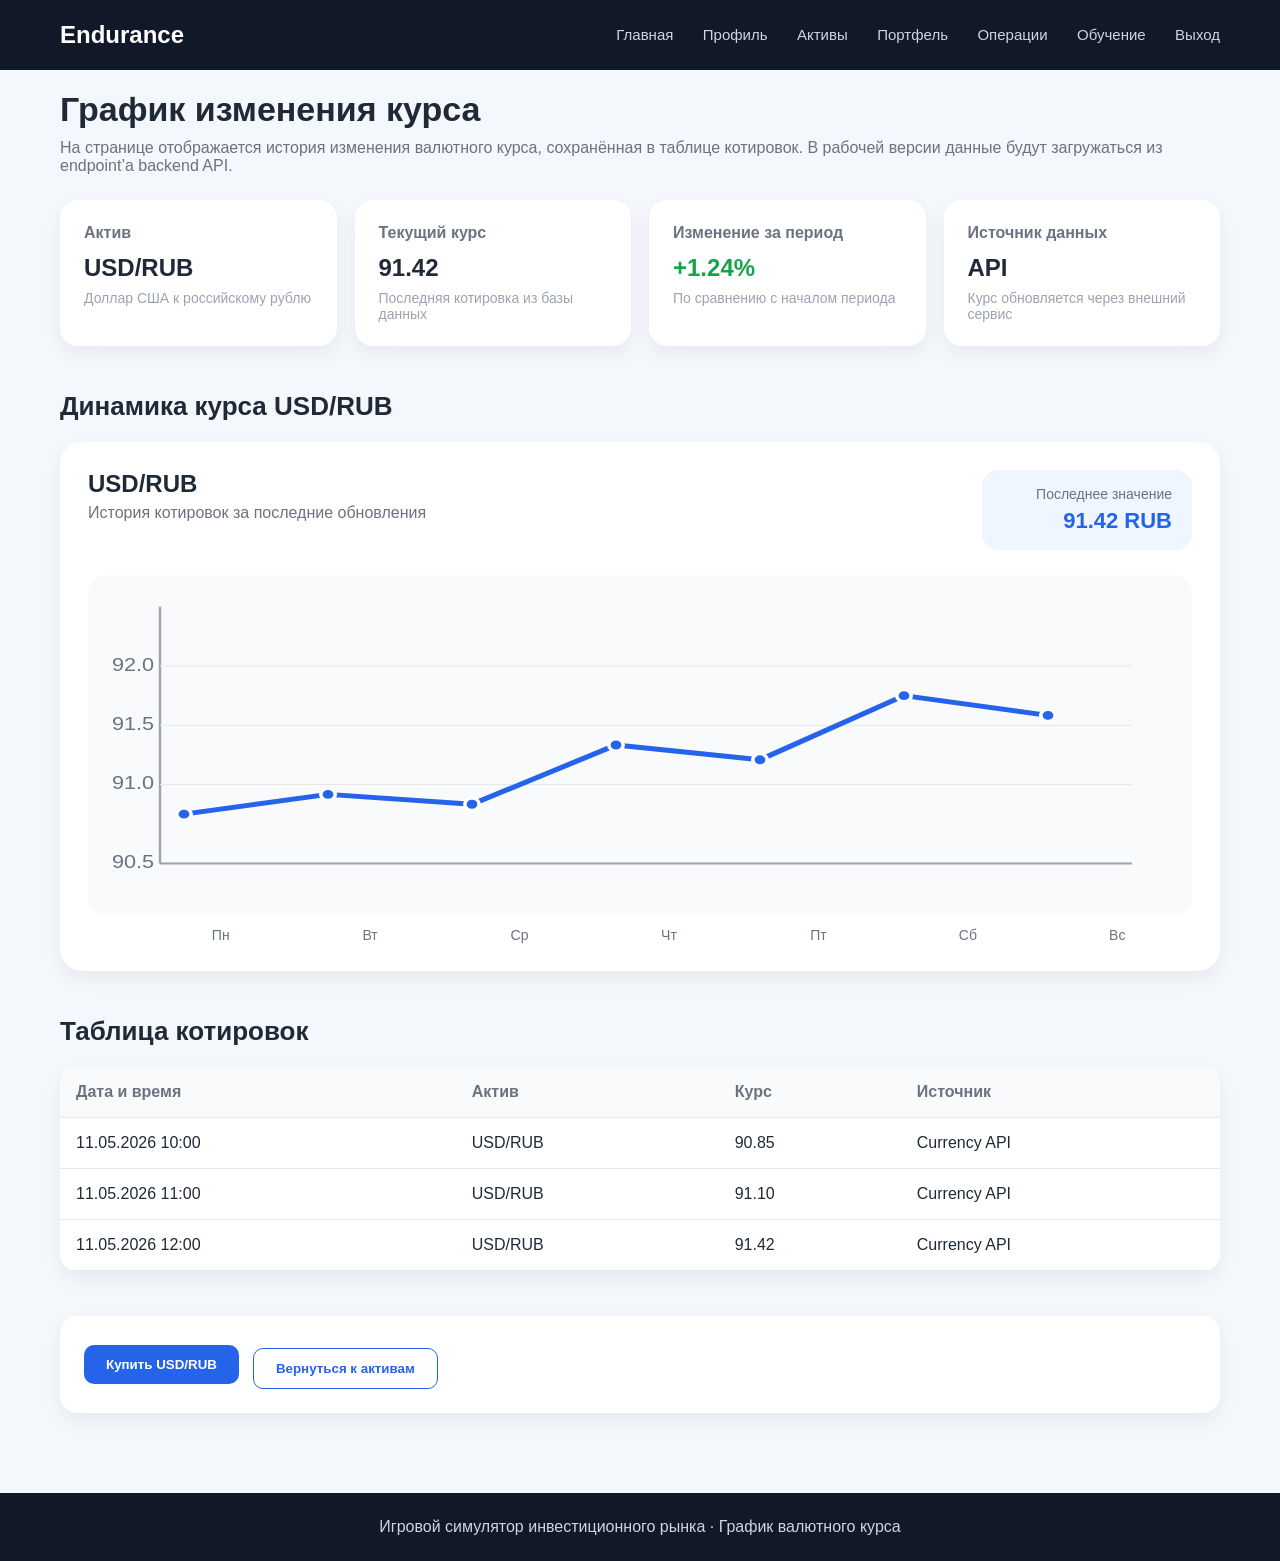
==== src/main/resources/static/course-chart.html @ dbc8e40a "init commit" ====
<!DOCTYPE html>
<html lang="ru">
<head>
    <meta charset="UTF-8">
    <title>График курса | Endurance</title>
    <link rel="stylesheet" href="style.css">
</head>
<body>

<header class="header">
    <div class="logo">Endurance</div>
    <nav>
        <a href="index.html#dashboard">Главная</a>
        <a href="profile.html">Профиль</a>
        <a href="index.html#assets">Активы</a>
        <a href="index.html#portfolio">Портфель</a>
        <a href="index.html#transactions">Операции</a>
        <a href="learning.html">Обучение</a>
        <a href="login.html">Выход</a>
    </nav>
</header>

<main class="container">

    <section class="dashboard">
        <h1>График изменения курса</h1>
        <p class="subtitle">
            На странице отображается история изменения валютного курса, сохранённая в таблице котировок.
            В рабочей версии данные будут загружаться из endpoint’а backend API.
        </p>

        <div class="cards">
            <div class="card">
                <h3>Актив</h3>
                <p class="big">USD/RUB</p>
                <span>Доллар США к российскому рублю</span>
            </div>

            <div class="card">
                <h3>Текущий курс</h3>
                <p class="big">91.42</p>
                <span>Последняя котировка из базы данных</span>
            </div>

            <div class="card">
                <h3>Изменение за период</h3>
                <p class="big positive">+1.24%</p>
                <span>По сравнению с началом периода</span>
            </div>

            <div class="card">
                <h3>Источник данных</h3>
                <p class="big">API</p>
                <span>Курс обновляется через внешний сервис</span>
            </div>
        </div>
    </section>

    <section class="section">
        <h2>Динамика курса USD/RUB</h2>

        <div class="line-chart-card">
            <div class="chart-top">
                <div>
                    <h3>USD/RUB</h3>
                    <p>История котировок за последние обновления</p>
                </div>

                <div class="chart-current">
                    <span>Последнее значение</span>
                    <strong>91.42 RUB</strong>
                </div>
            </div>

            <div class="line-chart">
                <svg viewBox="0 0 900 320" preserveAspectRatio="none">
                    <line x1="50" y1="20" x2="50" y2="280" class="axis-line"/>
                    <line x1="50" y1="280" x2="860" y2="280" class="axis-line"/>

                    <line x1="50" y1="80" x2="860" y2="80" class="grid-line"/>
                    <line x1="50" y1="140" x2="860" y2="140" class="grid-line"/>
                    <line x1="50" y1="200" x2="860" y2="200" class="grid-line"/>

                    <polyline
                            points="70,230 190,210 310,220 430,160 550,175 670,110 790,130"
                            class="chart-line"
                    />

                    <circle cx="70" cy="230" r="6" class="chart-point"/>
                    <circle cx="190" cy="210" r="6" class="chart-point"/>
                    <circle cx="310" cy="220" r="6" class="chart-point"/>
                    <circle cx="430" cy="160" r="6" class="chart-point"/>
                    <circle cx="550" cy="175" r="6" class="chart-point"/>
                    <circle cx="670" cy="110" r="6" class="chart-point"/>
                    <circle cx="790" cy="130" r="6" class="chart-point"/>

                    <text x="10" y="85" class="chart-text">92.0</text>
                    <text x="10" y="145" class="chart-text">91.5</text>
                    <text x="10" y="205" class="chart-text">91.0</text>
                    <text x="10" y="285" class="chart-text">90.5</text>
                </svg>
            </div>

            <div class="chart-days">
                <span>Пн</span>
                <span>Вт</span>
                <span>Ср</span>
                <span>Чт</span>
                <span>Пт</span>
                <span>Сб</span>
                <span>Вс</span>
            </div>
        </div>
    </section>

    <section class="section">
        <h2>Таблица котировок</h2>

        <table>
            <thead>
            <tr>
                <th>Дата и время</th>
                <th>Актив</th>
                <th>Курс</th>
                <th>Источник</th>
            </tr>
            </thead>
            <tbody>
            <tr>
                <td>11.05.2026 10:00</td>
                <td>USD/RUB</td>
                <td>90.85</td>
                <td>Currency API</td>
            </tr>
            <tr>
                <td>11.05.2026 11:00</td>
                <td>USD/RUB</td>
                <td>91.10</td>
                <td>Currency API</td>
            </tr>
            <tr>
                <td>11.05.2026 12:00</td>
                <td>USD/RUB</td>
                <td>91.42</td>
                <td>Currency API</td>
            </tr>
            </tbody>
        </table>
    </section>

    <section class="section">
        <div class="deal-actions">
            <button onclick="window.location.href='buy-asset.html'">
                Купить USD/RUB
            </button>

            <button class="outline-btn" onclick="window.location.href='index.html#assets'">
                Вернуться к активам
            </button>
        </div>
    </section>

</main>

<footer>
    <p>Игровой симулятор инвестиционного рынка · График валютного курса</p>
</footer>

<script src="/script.js"></script>
<script>
    initCourseChartPage();
</script>

</body>
</html>
---- src/main/resources/static/style.css ----
* {
    box-sizing: border-box;
    margin: 0;
    padding: 0;
    font-family: Arial, sans-serif;
}

body {
    background: #f4f7fb;
    color: #1f2937;
}

.header {
    height: 70px;
    background: #111827;
    color: white;
    display: flex;
    align-items: center;
    justify-content: space-between;
    padding: 0 60px;
}

.logo {
    font-size: 24px;
    font-weight: 700;
}

nav a {
    color: #d1d5db;
    text-decoration: none;
    margin-left: 25px;
    font-size: 15px;
}

nav a:hover {
    color: white;
}

.auth-section {
    display: grid;
    grid-template-columns: repeat(2, 1fr);
    gap: 30px;
    max-width: 1000px;
    margin: 40px auto;
}

.auth-card {
    background: white;
    padding: 30px;
    border-radius: 18px;
    box-shadow: 0 10px 25px rgba(0, 0, 0, 0.08);
}

.auth-card h2 {
    margin-bottom: 20px;
}

.auth-card input {
    width: 100%;
    padding: 14px;
    margin-bottom: 15px;
    border: 1px solid #d1d5db;
    border-radius: 10px;
    font-size: 15px;
}

button {
    background: #2563eb;
    color: white;
    border: none;
    padding: 12px 22px;
    border-radius: 10px;
    cursor: pointer;
    font-weight: 600;
}

button:hover {
    background: #1d4ed8;
}

.auth-card p {
    margin-top: 15px;
    color: #6b7280;
}

.auth-card span {
    color: #2563eb;
    cursor: pointer;
}

.container {
    max-width: 1200px;
    margin: 0 auto;
    padding: 20px;
}

.dashboard h1 {
    font-size: 34px;
    margin-bottom: 10px;
}

.subtitle {
    color: #6b7280;
    margin-bottom: 25px;
}

.cards {
    display: grid;
    grid-template-columns: repeat(4, 1fr);
    gap: 18px;
}

.card {
    background: white;
    border-radius: 18px;
    padding: 24px;
    box-shadow: 0 8px 20px rgba(0, 0, 0, 0.06);
}

.card h3 {
    font-size: 16px;
    color: #6b7280;
    margin-bottom: 12px;
}

.card p {
    font-size: 20px;
    font-weight: 700;
}

.card .big {
    font-size: 24px;
}

.card span {
    display: block;
    margin-top: 8px;
    color: #9ca3af;
    font-size: 14px;
}

.section {
    margin-top: 45px;
}

.section h2 {
    margin-bottom: 20px;
    font-size: 26px;
}

.actions-row {
    display: flex;
    gap: 12px;
    flex-wrap: wrap;
    margin-top: 20px;
}

.asset-list {
    display: grid;
    gap: 15px;
}

.asset-card {
    background: white;
    border-radius: 16px;
    padding: 22px;
    display: flex;
    align-items: center;
    justify-content: space-between;
    box-shadow: 0 8px 20px rgba(0, 0, 0, 0.06);
}

.asset-card h3 {
    margin-bottom: 5px;
}

.asset-card p {
    color: #6b7280;
}

.asset-card strong {
    display: block;
    margin-bottom: 10px;
    font-size: 18px;
}

.asset-update-time {
    display: block;
    margin-top: 6px;
    color: #9ca3af;
    font-size: 13px;
}

table {
    width: 100%;
    border-collapse: collapse;
    background: white;
    border-radius: 16px;
    overflow: hidden;
    box-shadow: 0 8px 20px rgba(0, 0, 0, 0.06);
}

th, td {
    padding: 16px;
    text-align: left;
    border-bottom: 1px solid #e5e7eb;
}

th {
    background: #f9fafb;
    color: #6b7280;
    font-weight: 600;
}

.badge {
    padding: 6px 10px;
    border-radius: 8px;
    font-weight: 700;
    font-size: 13px;
}

.buy {
    background: #dcfce7;
    color: #166534;
}

.outline-btn {
    margin-top: 8px;
    background: white;
    color: #2563eb;
    border: 1px solid #2563eb;
}

.outline-btn:hover {
    background: #eff6ff;
}

.chart-card {
    background: white;
    border-radius: 18px;
    padding: 24px;
    box-shadow: 0 8px 20px rgba(0, 0, 0, 0.06);
}

.chart-header {
    display: flex;
    justify-content: space-between;
    align-items: center;
    margin-bottom: 25px;
}

.chart-header p {
    color: #6b7280;
    margin-top: 5px;
}

.chart-header span {
    font-size: 22px;
    font-weight: 700;
    color: #2563eb;
}

.learning-grid {
    display: grid;
    grid-template-columns: repeat(3, 1fr);
    gap: 18px;
}

.lesson-card {
    background: white;
    border-radius: 18px;
    padding: 24px;
    box-shadow: 0 8px 20px rgba(0, 0, 0, 0.06);
}

.lesson-card h3 {
    margin: 12px 0;
}

.lesson-card p {
    color: #6b7280;
    line-height: 1.6;
    margin-bottom: 18px;
}

.lesson-status {
    display: inline-block;
    background: #eff6ff;
    color: #2563eb;
    padding: 6px 10px;
    border-radius: 8px;
    font-size: 13px;
    font-weight: 700;
}

.lesson-status.completed {
    background: #dcfce7;
    color: #166534;
}

.lesson-status.locked {
    background: #f3f4f6;
    color: #6b7280;
}

.theory-card {
    background: white;
    border-radius: 18px;
    padding: 28px;
    box-shadow: 0 8px 20px rgba(0, 0, 0, 0.06);
}

.theory-card h3 {
    margin-bottom: 15px;
}

.theory-card p {
    color: #374151;
    line-height: 1.7;
    margin-bottom: 18px;
}

.formula-box {
    background: #eff6ff;
    border-left: 4px solid #2563eb;
    padding: 16px;
    border-radius: 10px;
    font-weight: 700;
    margin-bottom: 18px;
}

.quiz-preview {
    background: white;
    border-radius: 18px;
    padding: 24px;
    box-shadow: 0 8px 20px rgba(0, 0, 0, 0.06);
}

.quiz-preview h3 {
    margin-bottom: 10px;
}

.quiz-preview p {
    margin-bottom: 15px;
    font-weight: 600;
}

.quiz-preview label {
    display: block;
    margin-bottom: 12px;
    color: #374151;
}

.quiz-preview input {
    margin-right: 8px;
}

.outline-btn {
    margin-left: 8px;
    background: white;
    color: #2563eb;
    border: 1px solid #2563eb;
}

.outline-btn:hover {
    background: #eff6ff;
}

.task-card {
    background: white;
    border-radius: 18px;
    padding: 24px;
    display: flex;
    justify-content: space-between;
    gap: 30px;
    align-items: center;
    box-shadow: 0 8px 20px rgba(0, 0, 0, 0.06);
}

.task-card h3 {
    margin: 12px 0;
}

.task-card p {
    color: #6b7280;
    line-height: 1.6;
}

.task-actions {
    min-width: 260px;
    text-align: right;
}

.task-actions button {
    margin-bottom: 10px;
}

@media (max-width: 900px) {
    .learning-grid {
        grid-template-columns: 1fr;
    }

    .task-card {
        flex-direction: column;
        align-items: flex-start;
    }

    .task-actions {
        text-align: left;
    }

    .outline-btn {
        margin-left: 0;
        margin-top: 8px;
    }
}

.chart {
    height: 260px;
    display: flex;
    align-items: flex-end;
    gap: 18px;
    border-left: 1px solid #d1d5db;
    border-bottom: 1px solid #d1d5db;
    padding: 20px;
}

.bar {
    flex: 1;
    background: #2563eb;
    border-radius: 10px 10px 0 0;
}

.auth-page {
    min-height: 100vh;
    background: linear-gradient(135deg, #111827 0%, #1e3a8a 45%, #f4f7fb 45%, #f4f7fb 100%);
}

.auth-header {
    height: 70px;
    padding: 0 60px;
    display: flex;
    align-items: center;
    justify-content: space-between;
    color: white;
}

.auth-header a {
    color: white;
    text-decoration: none;
    font-weight: 600;
    background: rgba(255, 255, 255, 0.12);
    padding: 10px 18px;
    border-radius: 10px;
}

.auth-wrapper {
    max-width: 1150px;
    margin: 40px auto;
    padding: 20px;
}

.auth-panel {
    display: grid;
    grid-template-columns: 1.1fr 0.9fr;
    gap: 40px;
    align-items: center;
}

.auth-info {
    color: white;
    padding: 30px;
}

.auth-info h1 {
    font-size: 42px;
    line-height: 1.2;
    margin-bottom: 20px;
}

.auth-info p {
    font-size: 17px;
    line-height: 1.7;
    color: #dbeafe;
    max-width: 620px;
}

.auth-features {
    margin-top: 35px;
    display: grid;
    gap: 16px;
}

.auth-features div {
    background: rgba(255, 255, 255, 0.12);
    border-radius: 16px;
    padding: 18px;
}

.auth-features strong {
    display: block;
    margin-bottom: 6px;
    font-size: 17px;
}

.auth-features span {
    color: #dbeafe;
    font-size: 14px;
}

.auth-form-card {
    background: white;
    border-radius: 22px;
    padding: 34px;
    box-shadow: 0 20px 45px rgba(0, 0, 0, 0.16);
}

.auth-form-card h2 {
    font-size: 28px;
    margin-bottom: 8px;
}

.form-subtitle {
    color: #6b7280;
    margin-bottom: 24px;
}

.auth-form-card label {
    display: block;
    margin-bottom: 8px;
    font-weight: 600;
    color: #374151;
}

.auth-form-card input {
    width: 100%;
    padding: 14px;
    margin-bottom: 18px;
    border: 1px solid #d1d5db;
    border-radius: 12px;
    font-size: 15px;
}

.auth-form-card input:focus {
    outline: none;
    border-color: #2563eb;
}

.auth-form-card button {
    width: 100%;
    margin-top: 5px;
    padding: 14px;
    font-size: 16px;
}

.auth-link {
    margin-top: 20px;
    text-align: center;
    color: #6b7280;
}

.auth-link a {
    color: #2563eb;
    text-decoration: none;
    font-weight: 700;
}

@media (max-width: 900px) {
    .auth-page {
        background: #f4f7fb;
    }

    .auth-header {
        padding: 0 20px;
        background: #111827;
    }

    .auth-panel {
        grid-template-columns: 1fr;
    }

    .auth-info {
        color: #111827;
        padding: 10px;
    }

    .auth-info p {
        color: #374151;
    }

    .auth-features div {
        background: white;
        box-shadow: 0 8px 20px rgba(0, 0, 0, 0.06);
    }

    .auth-features span {
        color: #6b7280;
    }
}

.chart-labels {
    display: grid;
    grid-template-columns: repeat(7, 1fr);
    gap: 18px;
    margin-top: 10px;
    padding-left: 20px;
    color: #6b7280;
    font-size: 14px;
    text-align: center;
}

.buy-layout {
    display: grid;
    grid-template-columns: 1.4fr 0.8fr;
    gap: 24px;
    margin-top: 30px;
}

.buy-card {
    background: white;
    border-radius: 20px;
    padding: 28px;
    box-shadow: 0 8px 20px rgba(0, 0, 0, 0.06);
}

.asset-title {
    display: flex;
    justify-content: space-between;
    gap: 20px;
    align-items: flex-start;
    margin-bottom: 28px;
}

.asset-title h2 {
    margin-top: 12px;
    margin-bottom: 6px;
    font-size: 32px;
}

.asset-title p {
    color: #6b7280;
}

.asset-rate {
    background: #eff6ff;
    padding: 18px;
    border-radius: 16px;
    min-width: 190px;
    text-align: right;
}

.asset-rate span {
    display: block;
    color: #6b7280;
    margin-bottom: 6px;
}

.asset-rate strong {
    color: #2563eb;
    font-size: 24px;
}

.buy-form label {
    display: block;
    margin-bottom: 8px;
    font-weight: 600;
    color: #374151;
}

.buy-form input {
    width: 100%;
    padding: 14px;
    margin-bottom: 18px;
    border: 1px solid #d1d5db;
    border-radius: 12px;
    font-size: 15px;
}

.buy-form input[readonly] {
    background: #f9fafb;
    color: #6b7280;
}

.calculation-box {
    display: grid;
    grid-template-columns: repeat(3, 1fr);
    gap: 14px;
    margin: 10px 0 22px;
}

.calculation-box div {
    background: #f9fafb;
    border-radius: 14px;
    padding: 16px;
}

.calculation-box span {
    display: block;
    color: #6b7280;
    font-size: 14px;
    margin-bottom: 8px;
}

.calculation-box strong {
    font-size: 18px;
}

.confirm-btn {
    width: 100%;
    margin-bottom: 10px;
    padding: 14px;
    font-size: 16px;
}

.buy-form .outline-btn {
    width: 100%;
    margin-left: 0;
}

.buy-sidebar {
    display: grid;
    gap: 18px;
}

.side-card {
    background: white;
    border-radius: 20px;
    padding: 24px;
    box-shadow: 0 8px 20px rgba(0, 0, 0, 0.06);
}

.side-card h3 {
    margin-bottom: 18px;
}

.side-row {
    display: flex;
    justify-content: space-between;
    gap: 15px;
    padding: 12px 0;
    border-bottom: 1px solid #e5e7eb;
}

.side-row:last-child {
    border-bottom: none;
}

.side-row span {
    color: #6b7280;
}

.buy-steps {
    padding-left: 20px;
    color: #374151;
    line-height: 1.7;
}

.buy-steps li {
    margin-bottom: 10px;
}

.success-card {
    background: white;
    border-radius: 20px;
    padding: 26px;
    display: flex;
    gap: 20px;
    align-items: flex-start;
    box-shadow: 0 8px 20px rgba(0, 0, 0, 0.06);
}

.success-icon {
    width: 46px;
    height: 46px;
    border-radius: 50%;
    background: #dcfce7;
    color: #166534;
    display: flex;
    align-items: center;
    justify-content: center;
    font-weight: 800;
    font-size: 24px;
    flex-shrink: 0;
}

.success-card h3 {
    margin-bottom: 8px;
}

.success-card p {
    color: #6b7280;
    line-height: 1.6;
    margin-bottom: 18px;
}

.result-grid {
    display: grid;
    grid-template-columns: repeat(4, 1fr);
    gap: 14px;
}

.result-grid div {
    background: #f9fafb;
    border-radius: 14px;
    padding: 14px;
}

.result-grid span {
    display: block;
    color: #6b7280;
    font-size: 13px;
    margin-bottom: 6px;
}

.result-grid strong {
    font-size: 16px;
}

@media (max-width: 900px) {
    .buy-layout {
        grid-template-columns: 1fr;
    }

    .asset-title {
        flex-direction: column;
    }

    .asset-rate {
        text-align: left;
        width: 100%;
    }

    .calculation-box,
    .result-grid {
        grid-template-columns: 1fr;
    }

    .success-card {
        flex-direction: column;
    }
}

.deal-result-layout {
    display: grid;
    gap: 24px;
    margin-top: 30px;
}

.deal-success-card {
    background: white;
    border-radius: 22px;
    padding: 30px;
    display: flex;
    gap: 22px;
    align-items: flex-start;
    box-shadow: 0 8px 20px rgba(0, 0, 0, 0.06);
}

.deal-success-card h2 {
    margin: 12px 0 10px;
    font-size: 30px;
}

.deal-success-card p {
    color: #6b7280;
    line-height: 1.7;
}

.big-success {
    width: 58px;
    height: 58px;
    font-size: 30px;
}

.deal-summary-grid {
    display: grid;
    grid-template-columns: repeat(4, 1fr);
    gap: 18px;
}

.deal-summary-card {
    background: white;
    border-radius: 18px;
    padding: 22px;
    box-shadow: 0 8px 20px rgba(0, 0, 0, 0.06);
}

.deal-summary-card span {
    display: block;
    color: #6b7280;
    font-size: 14px;
    margin-bottom: 8px;
}

.deal-summary-card strong {
    font-size: 20px;
    color: #111827;
}

.system-changes {
    display: grid;
    grid-template-columns: repeat(3, 1fr);
    gap: 18px;
}

.change-card {
    background: white;
    border-radius: 18px;
    padding: 24px;
    box-shadow: 0 8px 20px rgba(0, 0, 0, 0.06);
}

.change-card h3 {
    margin-bottom: 10px;
}

.change-card p {
    color: #6b7280;
    line-height: 1.6;
}

.deal-actions {
    background: white;
    border-radius: 18px;
    padding: 24px;
    display: flex;
    gap: 14px;
    align-items: center;
    box-shadow: 0 8px 20px rgba(0, 0, 0, 0.06);
}

.deal-actions .outline-btn {
    margin-left: 0;
}

@media (max-width: 900px) {
    .deal-success-card {
        flex-direction: column;
    }

    .deal-summary-grid,
    .system-changes {
        grid-template-columns: 1fr;
    }

    .deal-actions {
        flex-direction: column;
        align-items: stretch;
    }
}

.positive {
    color: #16a34a;
}

.line-chart-card {
    background: white;
    border-radius: 22px;
    padding: 28px;
    box-shadow: 0 8px 20px rgba(0, 0, 0, 0.06);
}

.chart-top {
    display: flex;
    justify-content: space-between;
    gap: 20px;
    align-items: flex-start;
    margin-bottom: 25px;
}

.chart-top h3 {
    font-size: 24px;
    margin-bottom: 6px;
}

.chart-top p {
    color: #6b7280;
}

.chart-current {
    background: #eff6ff;
    padding: 16px 20px;
    border-radius: 16px;
    min-width: 210px;
    text-align: right;
}

.chart-current span {
    display: block;
    color: #6b7280;
    margin-bottom: 6px;
    font-size: 14px;
}

.chart-current strong {
    color: #2563eb;
    font-size: 22px;
}

.chart-preview-card {
    margin-top: 20px;
    background: #ffffff;
    border-radius: 22px;
    padding: 28px 32px;
    box-shadow: 0 14px 35px rgba(15, 23, 42, 0.08);
    display: flex;
    justify-content: space-between;
    align-items: flex-start;
    gap: 32px;
}

.chart-preview-left {
    flex: 1;
}

.chart-preview-left h3 {
    margin: 8px 0 6px;
    font-size: 24px;
    color: #0f172a;
}

.chart-updated {
    margin: 0 0 22px;
    color: #64748b;
    font-size: 16px;
}

.chart-preview-rate {
    min-width: 220px;
    background: #eff6ff;
    border-radius: 20px;
    padding: 22px 24px;
    text-align: right;
}

.chart-preview-rate span {
    display: block;
    color: #64748b;
    font-size: 18px;
    font-weight: 700;
    margin-bottom: 8px;
}

.chart-preview-rate strong {
    display: block;
    color: #2563eb;
    font-size: 34px;
    font-weight: 800;
}

.chart-placeholder {
    margin-top: 12px;
    margin-bottom: 18px;
    padding: 22px;
    border-radius: 18px;
    background: #f8fafc;
    border: 1px solid #e5e7eb;
}

.chart-placeholder p {
    margin: 12px 0 0;
    color: #475569;
}

.chart-line {
    height: 90px;
    border-radius: 14px;
    background: linear-gradient(135deg, rgba(37, 99, 235, 0.18), rgba(37, 99, 235, 0.04));
    position: relative;
    overflow: hidden;
}

.chart-line::after {
    content: "";
    position: absolute;
    left: 20px;
    right: 20px;
    top: 48px;
    height: 4px;
    background: #2563eb;
    border-radius: 999px;
    transform: rotate(-4deg);
}

.badge {
    display: inline-block;
    padding: 6px 10px;
    border-radius: 999px;
    font-size: 13px;
    font-weight: 700;
}

.badge.buy {
    background: #dcfce7;
    color: #166534;
}

.table-wrapper {
    overflow-x: auto;
}

@media (max-width: 768px) {
    .chart-preview-card {
        flex-direction: column;
    }

    .chart-preview-rate {
        width: 100%;
        text-align: left;
    }
}

.line-chart {
    width: 100%;
    height: 340px;
    background: #f9fafb;
    border-radius: 18px;
    padding: 12px;
    overflow: hidden;
}

.line-chart svg {
    width: 100%;
    height: 100%;
}

.axis-line {
    stroke: #9ca3af;
    stroke-width: 2;
}

.grid-line {
    stroke: #e5e7eb;
    stroke-width: 1;
}

.chart-line {
    fill: none;
    stroke: #2563eb;
    stroke-width: 5;
    stroke-linecap: round;
    stroke-linejoin: round;
}

.chart-point {
    fill: #2563eb;
    stroke: white;
    stroke-width: 3;
}

.chart-text {
    font-size: 18px;
    fill: #6b7280;
}

.chart-days {
    display: grid;
    grid-template-columns: repeat(7, 1fr);
    margin-top: 12px;
    padding-left: 58px;
    color: #6b7280;
    font-size: 14px;
    text-align: center;
}

@media (max-width: 900px) {
    .chart-top {
        flex-direction: column;
    }

    .chart-current {
        text-align: left;
        width: 100%;
    }

    .chart-days {
        padding-left: 0;
    }
}

.profile-layout {
    display: grid;
    grid-template-columns: 1.4fr 0.8fr;
    gap: 24px;
    margin-top: 30px;
}

.profile-main-card {
    background: white;
    border-radius: 22px;
    padding: 30px;
    display: flex;
    gap: 24px;
    align-items: center;
    box-shadow: 0 8px 20px rgba(0, 0, 0, 0.06);
}

.profile-avatar {
    width: 96px;
    height: 96px;
    border-radius: 50%;
    background: #2563eb;
    color: white;
    font-size: 32px;
    font-weight: 800;
    display: flex;
    align-items: center;
    justify-content: center;
    flex-shrink: 0;
}

.profile-info h2 {
    margin: 12px 0 6px;
    font-size: 32px;
}

.profile-info p {
    color: #6b7280;
    margin-bottom: 18px;
}

.profile-actions {
    display: flex;
    gap: 10px;
    flex-wrap: wrap;
}

.profile-actions .outline-btn {
    margin-left: 0;
}

.profile-side-card {
    background: white;
    border-radius: 22px;
    padding: 24px;
    box-shadow: 0 8px 20px rgba(0, 0, 0, 0.06);
}

.profile-side-card h3 {
    margin-bottom: 18px;
}

.profile-stats-grid {
    display: grid;
    grid-template-columns: repeat(4, 1fr);
    gap: 18px;
}

.stat-card {
    background: white;
    border-radius: 18px;
    padding: 24px;
    box-shadow: 0 8px 20px rgba(0, 0, 0, 0.06);
}

.stat-card span {
    display: block;
    color: #6b7280;
    font-size: 14px;
    margin-bottom: 8px;
}

.stat-card strong {
    display: block;
    font-size: 24px;
    margin-bottom: 10px;
    color: #111827;
}

.stat-card p {
    color: #6b7280;
    line-height: 1.5;
}

@media (max-width: 900px) {
    .profile-layout {
        grid-template-columns: 1fr;
    }

    .profile-main-card {
        flex-direction: column;
        align-items: flex-start;
    }

    .profile-stats-grid {
        grid-template-columns: 1fr;
    }
}

.app-layout {
    display: grid;
    grid-template-columns: 260px 1fr;
    min-height: 100vh;
    background: #f4f7fb;
}

.sidebar {
    background: #111827;
    color: white;
    padding: 28px 22px;
    display: flex;
    flex-direction: column;
    position: sticky;
    top: 0;
    height: 100vh;
}

.sidebar-logo {
    font-size: 24px;
    font-weight: 800;
    margin-bottom: 35px;
}

.sidebar-nav {
    display: grid;
    gap: 10px;
}

.sidebar-nav a {
    color: #d1d5db;
    text-decoration: none;
    padding: 13px 14px;
    border-radius: 12px;
    font-weight: 600;
}

.sidebar-nav a:hover {
    background: rgba(255, 255, 255, 0.08);
    color: white;
}

.sidebar-nav a.active {
    background: #2563eb;
    color: white;
}

.sidebar-user {
    margin-top: auto;
    display: flex;
    align-items: center;
    gap: 12px;
    background: rgba(255, 255, 255, 0.08);
    padding: 14px;
    border-radius: 16px;
}

.user-avatar-small {
    width: 42px;
    height: 42px;
    border-radius: 50%;
    background: #2563eb;
    color: white;
    display: flex;
    align-items: center;
    justify-content: center;
    font-weight: 800;
}

.sidebar-user strong {
    display: block;
    font-size: 14px;
}

.sidebar-user span {
    display: block;
    margin-top: 3px;
    color: #9ca3af;
    font-size: 12px;
}

.logout-link {
    margin-top: 14px;
    color: #fecaca;
    text-decoration: none;
    padding: 12px 14px;
    border-radius: 12px;
    font-weight: 600;
}

.logout-link:hover {
    background: rgba(239, 68, 68, 0.15);
}

.app-content {
    padding: 30px;
    overflow-x: hidden;
}

.app-content .container {
    max-width: 1200px;
    margin: 0 auto;
    padding: 0;
}

.rate-card {
    position: relative;
    overflow: hidden;
}

.rate-card.rate-up {
    animation: rateFlashUp 0.8s ease;
}

.rate-card.rate-down {
    animation: rateFlashDown 0.8s ease;
}

.rate-value-row {
    display: flex;
    align-items: center;
    gap: 10px;
}

.rate-value {
    transition: opacity 0.3s ease, transform 0.3s ease;
}

.rate-value.fade-out {
    opacity: 0;
    transform: translateY(-8px);
}

.rate-value.fade-in {
    opacity: 1;
    transform: translateY(0);
}

.rate-direction {
    font-size: 22px;
    font-weight: 800;
}

.rate-direction.up {
    color: #16a34a;
}

.rate-direction.down {
    color: #dc2626;
}

@keyframes rateFlashUp {
    0% {
        background: #dcfce7;
        transform: scale(1);
    }
    50% {
        background: #bbf7d0;
        transform: scale(1.02);
    }
    100% {
        background: white;
        transform: scale(1);
    }
}

@keyframes rateFlashDown {
    0% {
        background: #fee2e2;
        transform: scale(1);
    }
    50% {
        background: #fecaca;
        transform: scale(1.02);
    }
    100% {
        background: white;
        transform: scale(1);
    }
}

.section-header {
    display: flex;
    justify-content: space-between;
    align-items: flex-start;
    gap: 24px;
}

.section-header h1 {
    margin: 8px 0 10px;
    font-size: 36px;
    color: #0f172a;
}

.section-header p {
    max-width: 820px;
    margin: 0;
    color: #64748b;
    font-size: 17px;
    line-height: 1.6;
}

.table-wrapper {
    width: 100%;
    overflow-x: auto;
    margin-top: 18px;
}

.data-table {
    width: 100%;
    border-collapse: collapse;
    background: #ffffff;
    border-radius: 18px;
    overflow: hidden;
    box-shadow: 0 14px 35px rgba(15, 23, 42, 0.08);
}

.data-table th {
    background: #f8fafc;
    color: #475569;
    font-size: 14px;
    text-align: left;
    padding: 16px;
    border-bottom: 1px solid #e5e7eb;
}

.data-table td {
    padding: 16px;
    border-bottom: 1px solid #e5e7eb;
    color: #0f172a;
    font-size: 15px;
}

.data-table tr:last-child td {
    border-bottom: none;
}

.asset-cell {
    display: flex;
    flex-direction: column;
    gap: 4px;
}

.asset-cell strong {
    color: #0f172a;
    font-size: 16px;
}

.asset-cell span {
    color: #64748b;
    font-size: 13px;
}

.profit-positive {
    color: #166534;
    font-weight: 800;
}

.profit-negative {
    color: #991b1b;
    font-weight: 800;
}

.profit-neutral {
    color: #475569;
    font-weight: 800;
}

.small-action-btn {
    border: none;
    border-radius: 999px;
    padding: 9px 14px;
    background: #eff6ff;
    color: #2563eb;
    font-weight: 700;
    cursor: pointer;
    transition: 0.2s;
}

.small-action-btn:hover {
    background: #dbeafe;
}

.actions-row {
    display: flex;
    gap: 12px;
    flex-wrap: wrap;
}

@media (max-width: 768px) {
    .section-header {
        flex-direction: column;
    }

    .section-header h1 {
        font-size: 28px;
    }

    .data-table th,
    .data-table td {
        padding: 12px;
        font-size: 14px;
    }
}

footer {
    margin-top: 60px;
    padding: 25px;
    text-align: center;
    background: #111827;
    color: #d1d5db;
}

@media (max-width: 900px) {
    .auth-section,
    .cards {
        grid-template-columns: 1fr;
    }

    .header {
        padding: 0 20px;
    }

    nav {
        display: none;
    }
}
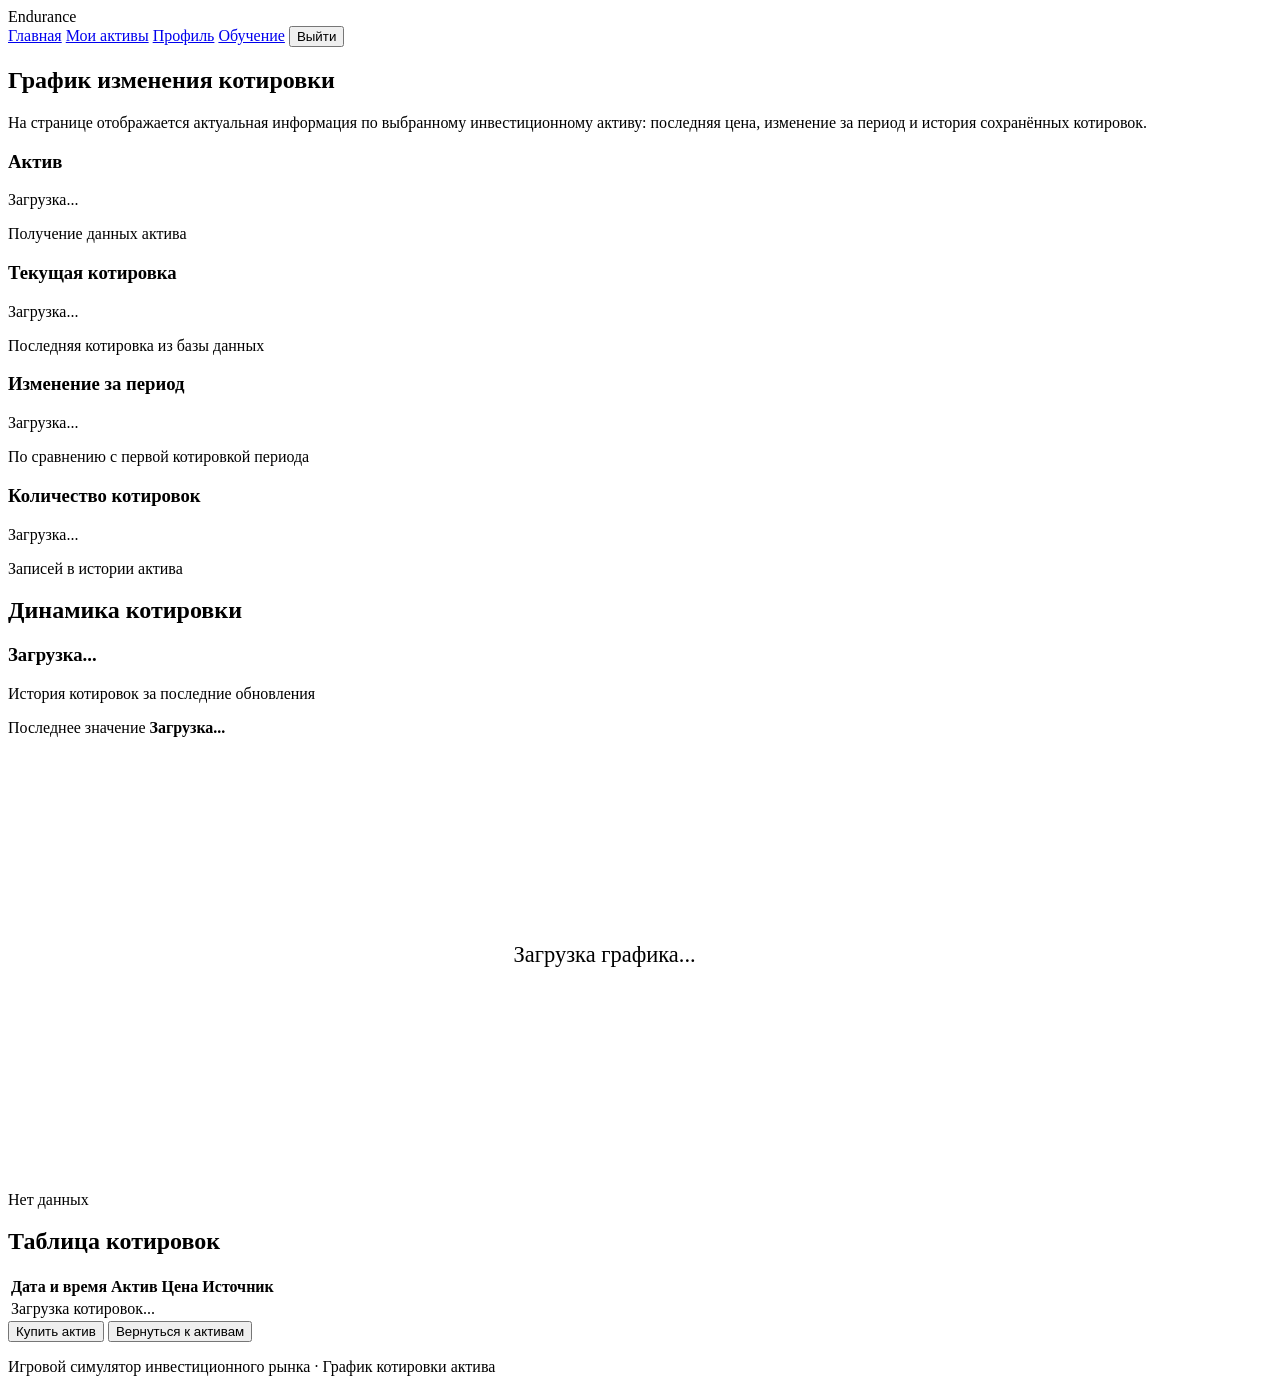
==== commit ff3a2841: "Добавлены новые валюты и функция продажи" ====
--- a/src/main/resources/static/course-chart.html
+++ b/src/main/resources/static/course-chart.html
@@ -2,78 +2,77 @@
 <html lang="ru">
 <head>
     <meta charset="UTF-8">
-    <title>График курса | Endurance</title>
-    <link rel="stylesheet" href="style.css">
+    <title>График котировки | Endurance</title>
+    <link rel="stylesheet" href="/style.css">
 </head>
 <body>
 
 <header class="header">
     <div class="logo">Endurance</div>
-    <nav>
-        <a href="index.html#dashboard">Главная</a>
-        <a href="profile.html">Профиль</a>
-        <a href="index.html#assets">Активы</a>
-        <a href="index.html#portfolio">Портфель</a>
-        <a href="index.html#transactions">Операции</a>
-        <a href="learning.html">Обучение</a>
-        <a href="login.html">Выход</a>
+
+    <nav class="nav">
+        <a href="/index.html">Главная</a>
+        <a href="/positions.html">Мои активы</a>
+        <a href="/profile.html">Профиль</a>
+        <a href="/learning.html">Обучение</a>
+        <button class="logout-btn" onclick="logoutUser()">Выйти</button>
     </nav>
 </header>
 
 <main class="container">
 
     <section class="dashboard">
-        <h1>График изменения курса</h1>
+        <h1>График изменения котировки</h1>
         <p class="subtitle">
-            На странице отображается история изменения валютного курса, сохранённая в таблице котировок.
-            В рабочей версии данные будут загружаться из endpoint’а backend API.
+            На странице отображается актуальная информация по выбранному инвестиционному активу:
+            последняя цена, изменение за период и история сохранённых котировок.
         </p>
 
         <div class="cards">
             <div class="card">
                 <h3>Актив</h3>
-                <p class="big">USD/RUB</p>
-                <span>Доллар США к российскому рублю</span>
+                <p id="chartAssetTicker" class="big">Загрузка...</p>
+                <span id="chartAssetName">Получение данных актива</span>
             </div>
 
             <div class="card">
-                <h3>Текущий курс</h3>
-                <p class="big">91.42</p>
-                <span>Последняя котировка из базы данных</span>
+                <h3>Текущая котировка</h3>
+                <p id="chartLatestPrice" class="big">Загрузка...</p>
+                <span id="chartLatestTime">Последняя котировка из базы данных</span>
             </div>
 
             <div class="card">
                 <h3>Изменение за период</h3>
-                <p class="big positive">+1.24%</p>
-                <span>По сравнению с началом периода</span>
+                <p id="chartChangePercent" class="big">Загрузка...</p>
+                <span>По сравнению с первой котировкой периода</span>
             </div>
 
             <div class="card">
-                <h3>Источник данных</h3>
-                <p class="big">API</p>
-                <span>Курс обновляется через внешний сервис</span>
+                <h3>Количество котировок</h3>
+                <p id="chartQuotesCount" class="big">Загрузка...</p>
+                <span>Записей в истории актива</span>
             </div>
         </div>
     </section>
 
     <section class="section">
-        <h2>Динамика курса USD/RUB</h2>
+        <h2 id="chartTitle">Динамика котировки</h2>
 
         <div class="line-chart-card">
             <div class="chart-top">
                 <div>
-                    <h3>USD/RUB</h3>
-                    <p>История котировок за последние обновления</p>
+                    <h3 id="chartInnerTicker">Загрузка...</h3>
+                    <p id="chartInnerDescription">История котировок за последние обновления</p>
                 </div>
 
                 <div class="chart-current">
                     <span>Последнее значение</span>
-                    <strong>91.42 RUB</strong>
+                    <strong id="chartCurrentValue">Загрузка...</strong>
                 </div>
             </div>
 
             <div class="line-chart">
-                <svg viewBox="0 0 900 320" preserveAspectRatio="none">
+                <svg id="quotesSvg" viewBox="0 0 900 320" preserveAspectRatio="none">
                     <line x1="50" y1="20" x2="50" y2="280" class="axis-line"/>
                     <line x1="50" y1="280" x2="860" y2="280" class="axis-line"/>
 
@@ -81,34 +80,12 @@
                     <line x1="50" y1="140" x2="860" y2="140" class="grid-line"/>
                     <line x1="50" y1="200" x2="860" y2="200" class="grid-line"/>
 
-                    <polyline
-                            points="70,230 190,210 310,220 430,160 550,175 670,110 790,130"
-                            class="chart-line"
-                    />
-
-                    <circle cx="70" cy="230" r="6" class="chart-point"/>
-                    <circle cx="190" cy="210" r="6" class="chart-point"/>
-                    <circle cx="310" cy="220" r="6" class="chart-point"/>
-                    <circle cx="430" cy="160" r="6" class="chart-point"/>
-                    <circle cx="550" cy="175" r="6" class="chart-point"/>
-                    <circle cx="670" cy="110" r="6" class="chart-point"/>
-                    <circle cx="790" cy="130" r="6" class="chart-point"/>
-
-                    <text x="10" y="85" class="chart-text">92.0</text>
-                    <text x="10" y="145" class="chart-text">91.5</text>
-                    <text x="10" y="205" class="chart-text">91.0</text>
-                    <text x="10" y="285" class="chart-text">90.5</text>
+                    <text x="360" y="160" class="chart-text">Загрузка графика...</text>
                 </svg>
             </div>
 
-            <div class="chart-days">
-                <span>Пн</span>
-                <span>Вт</span>
-                <span>Ср</span>
-                <span>Чт</span>
-                <span>Пт</span>
-                <span>Сб</span>
-                <span>Вс</span>
+            <div id="chartLabels" class="chart-days">
+                <span>Нет данных</span>
             </div>
         </div>
     </section>
@@ -116,45 +93,33 @@
     <section class="section">
         <h2>Таблица котировок</h2>
 
-        <table>
-            <thead>
-            <tr>
-                <th>Дата и время</th>
-                <th>Актив</th>
-                <th>Курс</th>
-                <th>Источник</th>
-            </tr>
-            </thead>
-            <tbody>
-            <tr>
-                <td>11.05.2026 10:00</td>
-                <td>USD/RUB</td>
-                <td>90.85</td>
-                <td>Currency API</td>
-            </tr>
-            <tr>
-                <td>11.05.2026 11:00</td>
-                <td>USD/RUB</td>
-                <td>91.10</td>
-                <td>Currency API</td>
-            </tr>
-            <tr>
-                <td>11.05.2026 12:00</td>
-                <td>USD/RUB</td>
-                <td>91.42</td>
-                <td>Currency API</td>
-            </tr>
-            </tbody>
-        </table>
+        <div class="table-wrapper">
+            <table class="data-table">
+                <thead>
+                <tr>
+                    <th>Дата и время</th>
+                    <th>Актив</th>
+                    <th>Цена</th>
+                    <th>Источник</th>
+                </tr>
+                </thead>
+
+                <tbody id="quotesTableBody">
+                <tr>
+                    <td colspan="4">Загрузка котировок...</td>
+                </tr>
+                </tbody>
+            </table>
+        </div>
     </section>
 
     <section class="section">
         <div class="deal-actions">
-            <button onclick="window.location.href='buy-asset.html'">
-                Купить USD/RUB
+            <button id="chartBuyButton" onclick="goToBuySelectedAsset()">
+                Купить актив
             </button>
 
-            <button class="outline-btn" onclick="window.location.href='index.html#assets'">
+            <button class="outline-btn" onclick="window.location.href='/index.html#assets'">
                 Вернуться к активам
             </button>
         </div>
@@ -163,7 +128,7 @@
 </main>
 
 <footer>
-    <p>Игровой симулятор инвестиционного рынка · График валютного курса</p>
+    <p>Игровой симулятор инвестиционного рынка · График котировки актива</p>
 </footer>
 
 <script src="/script.js"></script>
